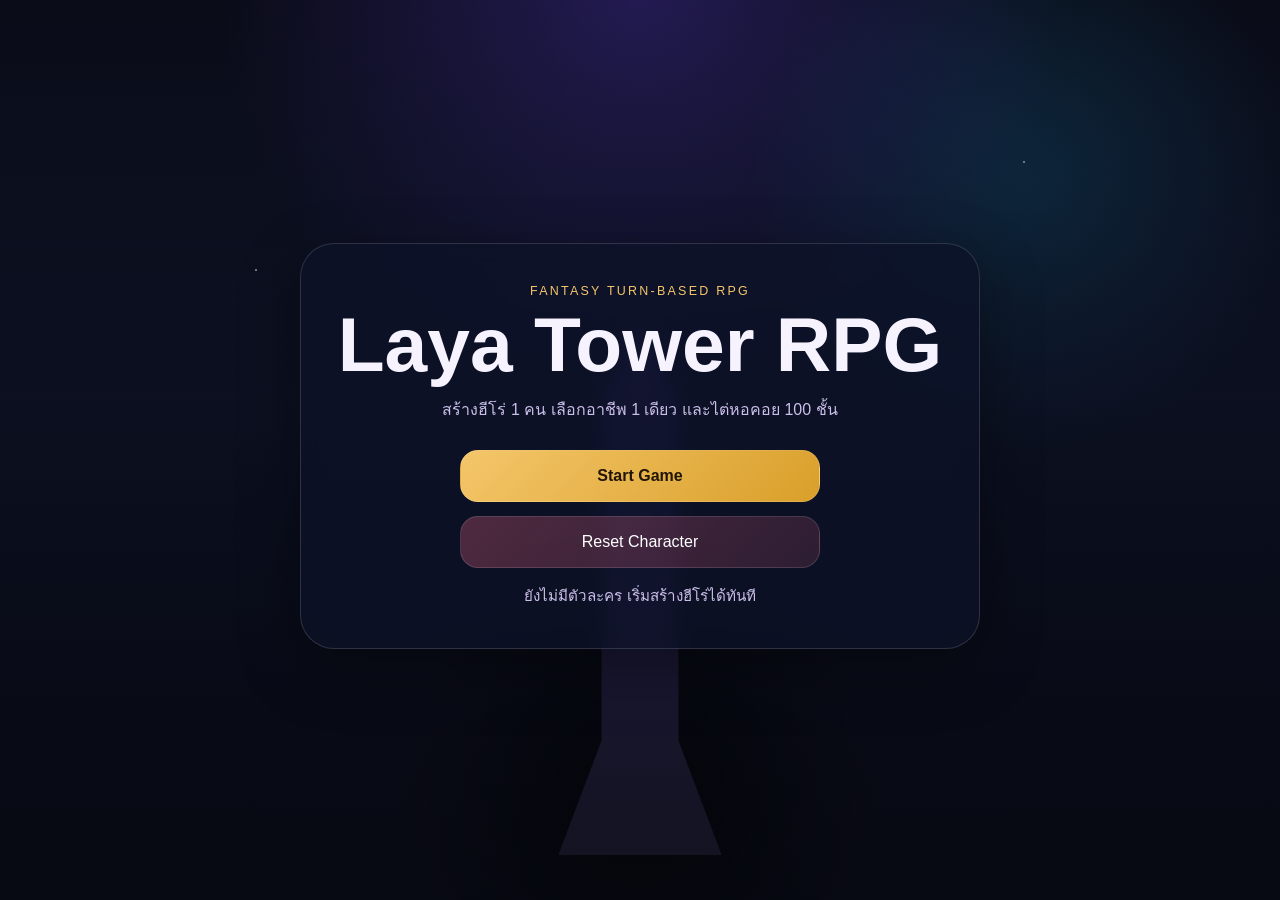
==== battle.html @ 6e4bdc9d "Add files via upload" ====
<!DOCTYPE html>
<html lang="th">
<head>
  <meta charset="UTF-8" />
  <meta name="viewport" content="width=device-width, initial-scale=1.0" />
  <title>Battle - Laya Tower RPG</title>
  <link rel="stylesheet" href="css/style.css" />
</head>
<body class="page page-battle">
  <div class="battle-bg"></div>
  <main class="screen battle-layout">
    <section class="battle-topbar panel glass">
      <div>
        <p class="eyebrow">Battle Scene</p>
        <h2 id="battleFloorTitle">Floor 1</h2>
      </div>
      <div class="battle-links">
        <a class="btn btn-secondary small-btn" href="tower.html">Tower</a>
        <a class="btn btn-secondary small-btn" href="menu.html">Menu</a>
      </div>
    </section>

    <section class="battle-stage">
      <div class="character-side hero-side">
        <div class="unit-card glass">
          <div class="unit-header">
            <h3 id="heroBattleName">Hero</h3>
            <span id="heroElementBadge" class="element-badge">Neutral Lv1</span>
          </div>
          <div id="heroSprite" class="sprite hero-sprite idle"></div>
          <div class="bars">
            <label>HP</label>
            <div class="bar"><div id="heroHpBar" class="fill hp-fill"></div></div>
            <small id="heroHpText"></small>
            <label>MP</label>
            <div class="bar"><div id="heroMpBar" class="fill mp-fill"></div></div>
            <small id="heroMpText"></small>
          </div>
        </div>
      </div>

      <div id="battleCenterText" class="battle-center-text">Turn Based Battle</div>

      <div class="character-side enemy-side">
        <div class="unit-card glass enemy-card">
          <div class="unit-header">
            <h3 id="enemyName">Enemy</h3>
            <span id="enemyElementBadge" class="element-badge">Neutral Lv1</span>
          </div>
          <div id="enemySprite" class="sprite enemy-sprite idle"></div>
          <div class="bars">
            <label>HP</label>
            <div class="bar"><div id="enemyHpBar" class="fill hp-fill"></div></div>
            <small id="enemyHpText"></small>
          </div>
        </div>
      </div>
    </section>

    <section class="battle-ui">
      <div class="panel glass command-panel">
        <p class="eyebrow">Commands</p>
        <div class="command-grid">
          <button class="btn btn-primary" id="attackBtn" type="button">Attack</button>
          <button class="btn btn-secondary" id="skillBtn" type="button">Skill</button>
          <button class="btn btn-secondary" id="defendBtn" type="button">Defend</button>
          <button class="btn btn-secondary" id="itemBtn" type="button">Potion</button>
        </div>
        <div id="skillPanel" class="skill-panel hidden"></div>
      </div>

      <div class="panel glass log-panel">
        <p class="eyebrow">Battle Log</p>
        <div id="battleLog" class="battle-log"></div>
      </div>
    </section>
  </main>

  <script src="js/player.js"></script>
  <script src="js/element-table-roc.js"></script>
  <script src="js/battle.js"></script>
  <script src="js/game.js"></script>
  <script>
    window.LayaGame.initBattlePage();
  </script>
</body>
</html>
---- css/style.css ----
:root {
  --bg-deep: #0f1021;
  --bg-mid: #1b1d38;
  --panel: rgba(13, 18, 41, 0.72);
  --stroke: rgba(255, 255, 255, 0.14);
  --text: #f6f3ff;
  --muted: #cbbfea;
  --gold: #f4c66a;
  --gold-2: #d99f2a;
  --accent: #8d7dff;
  --accent-2: #55d4ff;
  --danger: #ff6f8b;
  --success: #67f3b5;
  --hp: linear-gradient(90deg, #ff7d8f, #ffb06e);
  --mp: linear-gradient(90deg, #67b1ff, #9d7dff);
  --shadow: 0 20px 60px rgba(0, 0, 0, 0.35);
}

* { box-sizing: border-box; }
html, body { margin: 0; min-height: 100%; font-family: "Segoe UI", Tahoma, sans-serif; color: var(--text); background: #080910; }
body { overflow-x: hidden; }
a { color: inherit; text-decoration: none; }
button, input { font: inherit; }

.page { position: relative; min-height: 100vh; background:
  radial-gradient(circle at top, rgba(110, 71, 255, 0.28), transparent 38%),
  radial-gradient(circle at 80% 20%, rgba(27, 191, 255, 0.18), transparent 22%),
  linear-gradient(180deg, #0a0c18 0%, #10162d 45%, #0b1020 100%);
}

.screen { position: relative; z-index: 1; width: min(1200px, calc(100% - 32px)); margin: 0 auto; padding: 32px 0 40px; }

.glass {
  background: var(--panel);
  border: 1px solid var(--stroke);
  box-shadow: var(--shadow);
  backdrop-filter: blur(10px);
}

.panel {
  border-radius: 28px;
  padding: 24px;
}

.eyebrow {
  margin: 0 0 8px;
  letter-spacing: 0.18em;
  text-transform: uppercase;
  color: var(--gold);
  font-size: 0.78rem;
}

h1, h2, h3, p { margin-top: 0; }
h1 { font-size: clamp(2.5rem, 6vw, 4.8rem); line-height: 1; margin-bottom: 14px; }
h2 { font-size: clamp(1.8rem, 4vw, 2.5rem); margin-bottom: 12px; }
h3 { font-size: 1.15rem; margin-bottom: 10px; }

.subtitle, .small-note, .class-role { color: var(--muted); }
.small-note { min-height: 24px; font-size: 0.95rem; }
.class-role { font-size: 1rem; }

.center-screen {
  display: grid;
  place-items: center;
  min-height: 100vh;
}

.title-panel {
  width: min(680px, 100%);
  text-align: center;
  padding: 40px 30px;
  border-radius: 34px;
}

.button-stack {
  display: grid;
  gap: 14px;
  width: min(360px, 100%);
  margin: 28px auto 16px;
}

.btn {
  display: inline-flex;
  align-items: center;
  justify-content: center;
  min-height: 52px;
  border-radius: 18px;
  border: 1px solid rgba(255,255,255,0.12);
  padding: 0 18px;
  cursor: pointer;
  transition: transform .15s ease, box-shadow .15s ease, opacity .15s ease;
}

.btn:hover { transform: translateY(-2px); box-shadow: 0 10px 25px rgba(0,0,0,.22); }
.btn:disabled { opacity: .45; cursor: not-allowed; transform: none; }

.btn-primary {
  background: linear-gradient(135deg, var(--gold), var(--gold-2));
  color: #201507;
  font-weight: 800;
}

.btn-secondary {
  background: linear-gradient(135deg, rgba(141,125,255,.35), rgba(85,212,255,.18));
  color: #fff;
}

.btn-danger {
  background: linear-gradient(135deg, rgba(255,111,139,.28), rgba(255,111,139,.14));
  color: #fff;
}

.small-btn { min-height: 40px; padding: 0 14px; border-radius: 14px; }

.sky, .stars, .tower-silhouette, .aurora, .menu-bg, .tower-map-bg, .battle-bg {
  position: absolute; inset: 0; pointer-events: none;
}

.stars {
  background-image:
    radial-gradient(circle at 20% 30%, rgba(255,255,255,.8) 0 1px, transparent 1.5px),
    radial-gradient(circle at 80% 18%, rgba(255,255,255,.6) 0 1.2px, transparent 1.6px),
    radial-gradient(circle at 65% 50%, rgba(255,255,255,.45) 0 1px, transparent 1.4px),
    radial-gradient(circle at 35% 70%, rgba(255,255,255,.4) 0 1px, transparent 1.4px);
  opacity: .85;
}
.tower-silhouette {
  background:
    radial-gradient(circle at 50% 88%, rgba(0,0,0,.55), transparent 24%),
    linear-gradient(to top, rgba(7,9,18,.95), rgba(7,9,18,.1));
}
.tower-silhouette::after {
  content: "";
  position: absolute;
  left: 50%; bottom: 5%;
  width: min(240px, 30vw); height: min(520px, 60vh);
  transform: translateX(-50%);
  background:
    linear-gradient(to top, rgba(20,20,35,.96), rgba(35,28,74,.95));
  clip-path: polygon(44% 0, 56% 0, 60% 8%, 66% 12%, 66% 78%, 84% 100%, 16% 100%, 34% 78%, 34% 12%, 40% 8%);
  box-shadow: 0 0 80px rgba(145,119,255,.2);
}

.create-layout {
  display: grid;
  grid-template-columns: 1.6fr 1fr;
  gap: 20px;
  align-items: start;
  min-height: 100vh;
}
.create-panel, .preview-panel { min-height: 82vh; }

.form-label { display: block; margin-bottom: 10px; font-weight: 700; }
.text-input {
  width: 100%;
  min-height: 52px;
  border-radius: 16px;
  border: 1px solid var(--stroke);
  background: rgba(255,255,255,.06);
  color: var(--text);
  padding: 0 16px;
  margin-bottom: 20px;
}

.class-grid {
  display: grid;
  grid-template-columns: repeat(2, minmax(0,1fr));
  gap: 14px;
}

.class-card {
  border-radius: 22px;
  border: 1px solid rgba(255,255,255,.08);
  padding: 16px;
  background: linear-gradient(180deg, rgba(255,255,255,.06), rgba(255,255,255,.03));
  display: grid;
  grid-template-columns: 76px 1fr;
  gap: 14px;
  cursor: pointer;
  transition: transform .15s ease, border-color .15s ease, box-shadow .15s ease;
}

.class-card:hover, .class-card.selected {
  transform: translateY(-2px);
  border-color: rgba(244,198,106,.72);
  box-shadow: 0 14px 30px rgba(0,0,0,.25);
}

.class-card h3 { margin-bottom: 4px; }
.class-card p { margin: 4px 0; font-size: .92rem; color: var(--muted); }
.class-tags { display: flex; flex-wrap: wrap; gap: 6px; margin-top: 8px; }
.tag {
  font-size: .74rem;
  padding: 5px 8px;
  border-radius: 999px;
  background: rgba(255,255,255,.08);
}

.hero-avatar {
  width: 76px; height: 92px;
  border-radius: 20px;
  border: 1px solid rgba(255,255,255,.1);
  position: relative;
  overflow: hidden;
  background:
    radial-gradient(circle at 50% 12%, rgba(255,255,255,.8) 0 8%, transparent 9%),
    linear-gradient(180deg, rgba(255,255,255,.18), transparent 35%),
    radial-gradient(circle at 50% 130%, var(--avatar-color, #7b72ff), rgba(0,0,0,.18) 54%, rgba(0,0,0,.35) 90%);
}

.hero-avatar::before {
  content: "";
  position: absolute; left: 50%; top: 18%;
  width: 34px; height: 34px;
  background: #ffe9cf;
  border-radius: 50%;
  transform: translateX(-50%);
  box-shadow: inset 0 -3px 0 rgba(0,0,0,.08);
}
.hero-avatar::after {
  content: "";
  position: absolute; left: 50%; top: 44%;
  width: 50px; height: 44px;
  transform: translateX(-50%);
  background: var(--avatar-cloak, linear-gradient(180deg,#695bff,#382f7a));
  border-radius: 18px 18px 12px 12px;
}

.large-avatar { width: 150px; height: 180px; margin: 10px 0 16px; }
.preview-panel { text-align: center; }
.preview-panel .large-avatar { margin-inline: auto; }

.stats-box {
  display: grid;
  grid-template-columns: repeat(2, minmax(0,1fr));
  gap: 10px;
  margin: 18px 0;
}
.stats-box.compact { grid-template-columns: 1fr; }
.stats-box > div {
  background: rgba(255,255,255,.05);
  border-radius: 18px;
  padding: 12px 14px;
}
.stats-box span {
  display: block;
  font-size: .78rem;
  letter-spacing: .08em;
  color: var(--muted);
  text-transform: uppercase;
}
.stats-box strong {
  display: block;
  font-size: 1.2rem;
  margin-top: 6px;
}

.skill-box {
  text-align: left;
  background: rgba(255,255,255,.04);
  border-radius: 20px;
  padding: 16px;
}
.skill-box ul { margin: 0; padding-left: 18px; color: var(--muted); }
.skill-title { font-weight: 700; color: var(--text); margin-bottom: 8px; }
.create-actions { display: flex; gap: 12px; margin-top: 20px; flex-wrap: wrap; }

.menu-layout, .tower-layout {
  display: grid;
  grid-template-columns: 1fr 1.2fr;
  gap: 20px;
  min-height: 100vh;
  align-items: center;
}
.menu-actions {
  display: grid;
  grid-template-columns: repeat(2, minmax(0,1fr));
  gap: 16px;
}
.hero-summary-top { display: flex; gap: 16px; align-items: center; }

.menu-card {
  min-height: 150px;
  border-radius: 26px;
  padding: 22px;
  background: linear-gradient(180deg, rgba(255,255,255,.07), rgba(255,255,255,.03));
  border: 1px solid rgba(255,255,255,.08);
  display: flex;
  flex-direction: column;
  justify-content: space-between;
}
.menu-card strong { font-size: 1.15rem; }
.menu-card small { color: var(--muted); font-size: .94rem; }
.menu-icon { font-size: 2rem; }
.menu-message { grid-column: 1 / -1; margin: 0; }

.floor-panel { min-height: 82vh; }
.floor-grid {
  display: grid;
  grid-template-columns: repeat(5, minmax(0,1fr));
  gap: 12px;
}
.floor-btn {
  min-height: 76px;
  border-radius: 18px;
  border: 1px solid rgba(255,255,255,.08);
  background: rgba(255,255,255,.04);
  color: white;
  cursor: pointer;
  display: grid;
  place-items: center;
  font-weight: 700;
}
.floor-btn.locked { opacity: .35; cursor: not-allowed; }
.floor-btn.normal { box-shadow: inset 0 0 0 1px rgba(111,227,181,.16); }
.floor-btn.mini { background: linear-gradient(180deg, rgba(123,114,255,.26), rgba(255,255,255,.04)); }
.floor-btn.boss { background: linear-gradient(180deg, rgba(244,198,106,.36), rgba(255,255,255,.04)); color: #fff7e2; }

.legend { display: grid; gap: 10px; margin: 18px 0; color: var(--muted); }
.pill {
  display: inline-flex;
  min-width: 84px;
  justify-content: center;
  border-radius: 999px;
  padding: 5px 10px;
  font-size: .82rem;
}
.pill.normal { background: rgba(103,243,181,.16); color: #bfffe3; }
.pill.mini { background: rgba(141,125,255,.2); color: #ddd4ff; }
.pill.boss { background: rgba(244,198,106,.22); color: #ffeab4; }

.battle-layout { padding-top: 20px; padding-bottom: 20px; }
.battle-topbar {
  display: flex;
  align-items: center;
  justify-content: space-between;
  margin-bottom: 18px;
}
.battle-links { display: flex; gap: 10px; }

.battle-stage {
  min-height: 420px;
  display: grid;
  grid-template-columns: 1fr auto 1fr;
  align-items: end;
  gap: 14px;
  position: relative;
}
.battle-stage::before {
  content: "";
  position: absolute;
  left: 0; right: 0; bottom: 8%;
  height: 32%;
  background: radial-gradient(circle at center, rgba(91,233,175,.18), transparent 46%);
  filter: blur(12px);
}
.character-side { display: flex; justify-content: center; position: relative; z-index: 1; }
.unit-card { width: min(420px, 100%); border-radius: 28px; padding: 20px; }
.unit-header { display: flex; justify-content: space-between; align-items: center; gap: 10px; }
.element-badge {
  background: rgba(255,255,255,.08);
  border-radius: 999px;
  padding: 6px 10px;
  font-size: .8rem;
  color: var(--muted);
}
.enemy-card { text-align: right; }

.sprite {
  width: 180px; height: 200px;
  margin: 16px auto;
  position: relative;
  transition: transform .25s ease;
  filter: drop-shadow(0 18px 35px rgba(0,0,0,.35));
}
.hero-sprite::before, .enemy-sprite::before {
  content: "";
  position: absolute; left: 50%; top: 12%;
  width: 74px; height: 74px;
  border-radius: 50%;
  background: #ffe9cf;
  transform: translateX(-50%);
}
.hero-sprite::after, .enemy-sprite::after {
  content: "";
  position: absolute; left: 50%; top: 42%;
  width: 116px; height: 98px;
  border-radius: 34px 34px 24px 24px;
  transform: translateX(-50%);
}
.hero-sprite { --sprite-body: linear-gradient(180deg, #7768ff, #342b76); }
.enemy-sprite { --sprite-body: linear-gradient(180deg, #ff7f90, #76283f); }
.hero-sprite::after, .enemy-sprite::after { background: var(--sprite-body); }

.enemy-sprite { transform: scaleX(-1); }

.idle { animation: floaty 2.2s ease-in-out infinite; }
@keyframes floaty {
  0%,100% { transform: translateY(0); }
  50% { transform: translateY(-10px); }
}
.attack-lunge.hero-sprite { transform: translateX(28px) scale(1.02); }
.attack-lunge.enemy-sprite { transform: scaleX(-1) translateX(28px) scale(1.02); }
.hit-shake { animation: shake .35s linear; }
@keyframes shake {
  0%,100% { transform: translateX(0); }
  25% { transform: translateX(-10px); }
  50% { transform: translateX(8px); }
  75% { transform: translateX(-6px); }
}

.damage-popup {
  position: absolute;
  top: 18%;
  left: 50%;
  transform: translateX(-50%);
  font-size: 2rem;
  font-weight: 900;
  color: #fff1b7;
  text-shadow: 0 0 18px rgba(255,204,92,.45);
  animation: rise .95s ease forwards;
  pointer-events: none;
  z-index: 6;
}
.damage-popup.weak { color: #8be1ff; }
.damage-popup.critical { color: #ff9bb4; }
.damage-popup.heal { color: #8effc8; }
@keyframes rise {
  0% { opacity: 0; transform: translate(-50%, 12px) scale(.8); }
  15% { opacity: 1; }
  100% { opacity: 0; transform: translate(-50%, -40px) scale(1.08); }
}

.bars label { display: block; font-size: .76rem; margin: 6px 0; color: var(--muted); }
.bar {
  width: 100%;
  height: 14px;
  background: rgba(255,255,255,.08);
  border-radius: 999px;
  overflow: hidden;
}
.fill {
  height: 100%;
  width: 100%;
  border-radius: inherit;
  transition: width .25s ease;
}
.hp-fill { background: var(--hp); }
.mp-fill { background: var(--mp); }

.battle-center-text {
  align-self: center;
  justify-self: center;
  padding: 12px 18px;
  border-radius: 999px;
  background: rgba(255,255,255,.08);
  color: var(--muted);
  font-weight: 700;
  letter-spacing: .06em;
}

.battle-ui {
  display: grid;
  grid-template-columns: 1fr 1fr;
  gap: 16px;
  margin-top: 18px;
}
.command-grid { display: grid; grid-template-columns: repeat(2, minmax(0,1fr)); gap: 12px; }
.skill-panel {
  margin-top: 14px;
  display: grid;
  gap: 10px;
}
.skill-option {
  width: 100%;
  text-align: left;
  background: rgba(255,255,255,.05);
  color: #fff;
  border: 1px solid rgba(255,255,255,.08);
  padding: 12px 14px;
  border-radius: 16px;
}
.hidden { display: none; }

.battle-log {
  min-height: 180px;
  max-height: 260px;
  overflow-y: auto;
  display: grid;
  gap: 10px;
  padding-right: 6px;
}
.log-line {
  background: rgba(255,255,255,.04);
  border-radius: 14px;
  padding: 10px 12px;
  color: var(--muted);
  font-size: .94rem;
}

@media (max-width: 980px) {
  .create-layout, .menu-layout, .tower-layout, .battle-ui {
    grid-template-columns: 1fr;
  }
  .class-grid, .menu-actions, .floor-grid { grid-template-columns: repeat(2, minmax(0,1fr)); }
  .battle-stage { grid-template-columns: 1fr; min-height: auto; }
  .battle-center-text { margin: 0 auto; }
}

@media (max-width: 640px) {
  .screen { width: min(100% - 20px, 1200px); }
  .panel { padding: 18px; border-radius: 22px; }
  .class-grid, .command-grid, .menu-actions, .floor-grid { grid-template-columns: 1fr; }
  h1 { font-size: 2.4rem; }
}
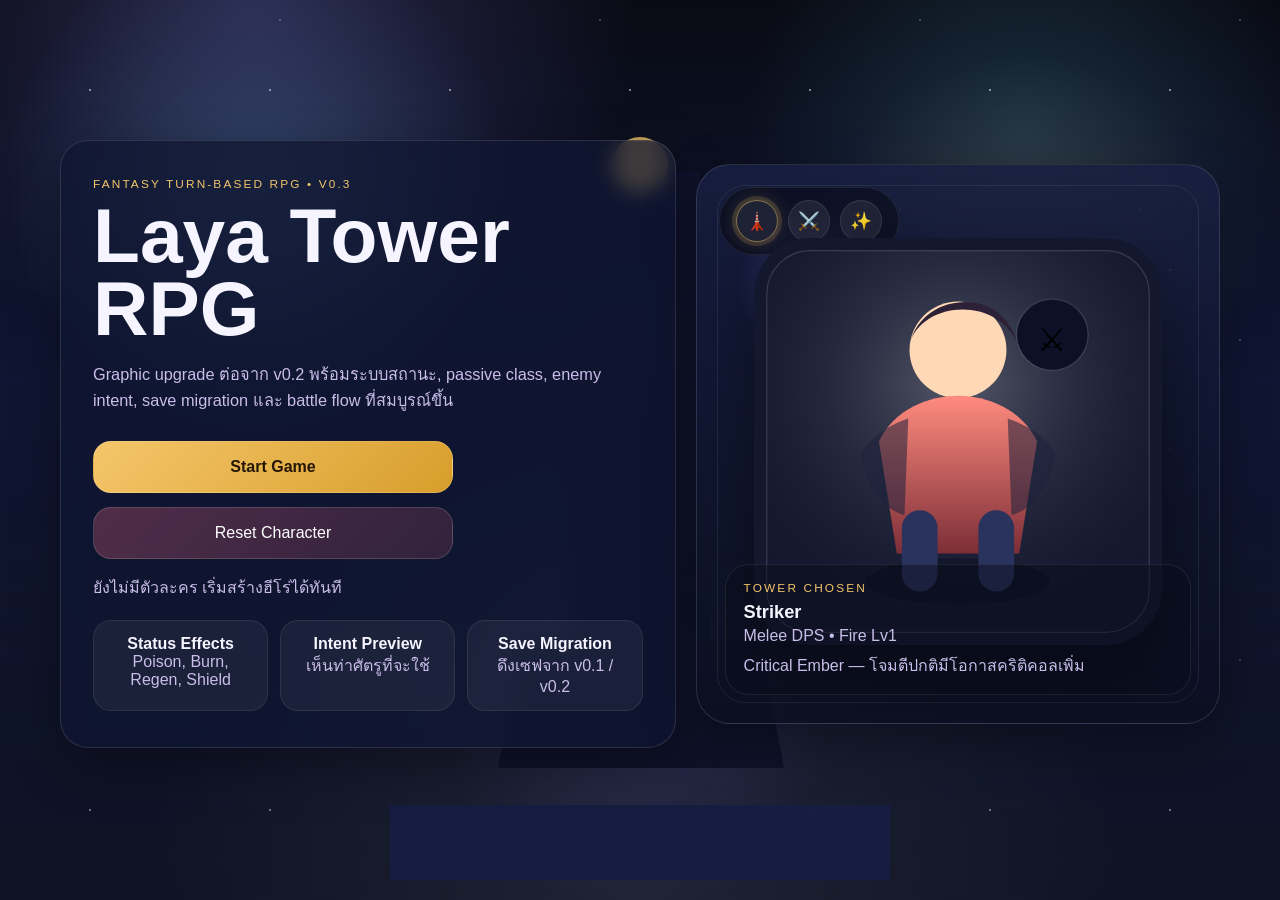
==== commit 49ed6a8f: "Add files via upload" ====
--- a/battle.html
+++ b/battle.html
@@ -1,87 +1 @@
-<!DOCTYPE html>
-<html lang="th">
-<head>
-  <meta charset="UTF-8" />
-  <meta name="viewport" content="width=device-width, initial-scale=1.0" />
-  <title>Battle - Laya Tower RPG</title>
-  <link rel="stylesheet" href="css/style.css" />
-</head>
-<body class="page page-battle">
-  <div class="battle-bg"></div>
-  <main class="screen battle-layout">
-    <section class="battle-topbar panel glass">
-      <div>
-        <p class="eyebrow">Battle Scene</p>
-        <h2 id="battleFloorTitle">Floor 1</h2>
-      </div>
-      <div class="battle-links">
-        <a class="btn btn-secondary small-btn" href="tower.html">Tower</a>
-        <a class="btn btn-secondary small-btn" href="menu.html">Menu</a>
-      </div>
-    </section>
-
-    <section class="battle-stage">
-      <div class="character-side hero-side">
-        <div class="unit-card glass">
-          <div class="unit-header">
-            <h3 id="heroBattleName">Hero</h3>
-            <span id="heroElementBadge" class="element-badge">Neutral Lv1</span>
-          </div>
-          <div id="heroSprite" class="sprite hero-sprite idle"></div>
-          <div class="bars">
-            <label>HP</label>
-            <div class="bar"><div id="heroHpBar" class="fill hp-fill"></div></div>
-            <small id="heroHpText"></small>
-            <label>MP</label>
-            <div class="bar"><div id="heroMpBar" class="fill mp-fill"></div></div>
-            <small id="heroMpText"></small>
-          </div>
-        </div>
-      </div>
-
-      <div id="battleCenterText" class="battle-center-text">Turn Based Battle</div>
-
-      <div class="character-side enemy-side">
-        <div class="unit-card glass enemy-card">
-          <div class="unit-header">
-            <h3 id="enemyName">Enemy</h3>
-            <span id="enemyElementBadge" class="element-badge">Neutral Lv1</span>
-          </div>
-          <div id="enemySprite" class="sprite enemy-sprite idle"></div>
-          <div class="bars">
-            <label>HP</label>
-            <div class="bar"><div id="enemyHpBar" class="fill hp-fill"></div></div>
-            <small id="enemyHpText"></small>
-          </div>
-        </div>
-      </div>
-    </section>
-
-    <section class="battle-ui">
-      <div class="panel glass command-panel">
-        <p class="eyebrow">Commands</p>
-        <div class="command-grid">
-          <button class="btn btn-primary" id="attackBtn" type="button">Attack</button>
-          <button class="btn btn-secondary" id="skillBtn" type="button">Skill</button>
-          <button class="btn btn-secondary" id="defendBtn" type="button">Defend</button>
-          <button class="btn btn-secondary" id="itemBtn" type="button">Potion</button>
-        </div>
-        <div id="skillPanel" class="skill-panel hidden"></div>
-      </div>
-
-      <div class="panel glass log-panel">
-        <p class="eyebrow">Battle Log</p>
-        <div id="battleLog" class="battle-log"></div>
-      </div>
-    </section>
-  </main>
-
-  <script src="js/player.js"></script>
-  <script src="js/element-table-roc.js"></script>
-  <script src="js/battle.js"></script>
-  <script src="js/game.js"></script>
-  <script>
-    window.LayaGame.initBattlePage();
-  </script>
-</body>
-</html>
+<!DOCTYPE html><html lang="th"><head><meta charset="UTF-8"/><meta name="viewport" content="width=device-width, initial-scale=1.0"/><title>Battle - Laya Tower RPG</title><link rel="stylesheet" href="css/style.css"/></head><body class="page page-battle"><div class="battle-bg"></div><div class="battle-particles"></div><div class="battle-overlay"></div><main class="screen battle-layout"><section class="panel battle-topbar"><div><p class="eyebrow">Battle Scene</p><h2 id="battleFloorTitle">Floor 1</h2><p id="enemyTypeLabel" class="small-note"></p></div><div class="battle-links"><a class="btn btn-secondary small-btn" href="tower.html">Tower</a><a class="btn btn-secondary small-btn" href="menu.html">Menu</a></div></section><section class="battle-stage"><div class="timeline"><div id="timelineHero" class="token active">🙂</div><div class="token">→</div><div id="timelineEnemy" class="token">👹</div></div><div id="bossBanner" class="boss-banner hidden">Boss Battle</div><div class="stage-ground"></div><div class="character-side hero-side"><div class="unit-card"><div class="unit-header"><div><h3 id="heroBattleName">Hero</h3><small class="small-note">Preset Chibi Hero</small></div><span id="heroElementBadge" class="element-badge">Neutral Lv1</span></div><div id="heroSpriteWrap" class="stage-unit"><img id="heroSprite" alt="Hero sprite"/></div><div class="status-row" id="heroStatusRow"></div><div class="passive-box" style="margin-bottom:10px"><small class="small-note" id="heroPassiveText"></small></div><div class="bars"><label>HP</label><div class="bar"><div id="heroHpBar" class="fill hp-fill"></div></div><small id="heroHpText"></small><label>MP</label><div class="bar"><div id="heroMpBar" class="fill mp-fill"></div></div><small id="heroMpText"></small></div></div></div><div id="battleCenterText" class="battle-center-text">Your Turn</div><div class="character-side enemy-side"><div class="unit-card"><div class="unit-header"><div><h3 id="enemyName">Enemy</h3><small class="small-note">Tower Encounter</small></div><span id="enemyElementBadge" class="element-badge">Neutral Lv1</span></div><div id="enemySpriteWrap" class="stage-unit"><img id="enemySprite" alt="Enemy sprite"/></div><div class="status-row" id="enemyStatusRow"></div><div class="intent-box"><span class="small-note">Enemy Intent</span><strong id="enemyIntentText">Unknown</strong></div><div class="bars"><label>HP</label><div class="bar"><div id="enemyHpBar" class="fill hp-fill"></div></div><small id="enemyHpText"></small></div></div></div></section><section class="battle-ui"><div class="panel command-panel"><p class="eyebrow">Commands</p><div class="command-grid"><button class="btn btn-primary" id="attackBtn" type="button">Attack</button><button class="btn btn-secondary" id="skillBtn" type="button">Skill</button><button class="btn btn-secondary" id="defendBtn" type="button">Guard</button><button class="btn btn-secondary" id="itemBtn" type="button">Potion</button></div><div id="skillPanel" class="skill-panel hidden"></div><div id="battleSummary" class="victory-box hidden"></div></div><div class="panel log-panel"><p class="eyebrow">Battle Log</p><div id="battleLog" class="battle-log"></div></div></section></main><script src="js/player.js"></script><script src="js/element-table-roc.js"></script><script src="js/battle.js"></script><script src="js/game.js"></script><script>window.LayaGame.initBattlePage();</script></body></html>
--- a/css/style.css
+++ b/css/style.css
@@ -1,516 +1,16 @@
 
-:root {
-  --bg-deep: #0f1021;
-  --bg-mid: #1b1d38;
-  --panel: rgba(13, 18, 41, 0.72);
-  --stroke: rgba(255, 255, 255, 0.14);
-  --text: #f6f3ff;
-  --muted: #cbbfea;
-  --gold: #f4c66a;
-  --gold-2: #d99f2a;
-  --accent: #8d7dff;
-  --accent-2: #55d4ff;
-  --danger: #ff6f8b;
-  --success: #67f3b5;
-  --hp: linear-gradient(90deg, #ff7d8f, #ffb06e);
-  --mp: linear-gradient(90deg, #67b1ff, #9d7dff);
-  --shadow: 0 20px 60px rgba(0, 0, 0, 0.35);
-}
-
-* { box-sizing: border-box; }
-html, body { margin: 0; min-height: 100%; font-family: "Segoe UI", Tahoma, sans-serif; color: var(--text); background: #080910; }
-body { overflow-x: hidden; }
-a { color: inherit; text-decoration: none; }
-button, input { font: inherit; }
-
-.page { position: relative; min-height: 100vh; background:
-  radial-gradient(circle at top, rgba(110, 71, 255, 0.28), transparent 38%),
-  radial-gradient(circle at 80% 20%, rgba(27, 191, 255, 0.18), transparent 22%),
-  linear-gradient(180deg, #0a0c18 0%, #10162d 45%, #0b1020 100%);
-}
-
-.screen { position: relative; z-index: 1; width: min(1200px, calc(100% - 32px)); margin: 0 auto; padding: 32px 0 40px; }
-
-.glass {
-  background: var(--panel);
-  border: 1px solid var(--stroke);
-  box-shadow: var(--shadow);
-  backdrop-filter: blur(10px);
-}
-
-.panel {
-  border-radius: 28px;
-  padding: 24px;
-}
-
-.eyebrow {
-  margin: 0 0 8px;
-  letter-spacing: 0.18em;
-  text-transform: uppercase;
-  color: var(--gold);
-  font-size: 0.78rem;
-}
-
-h1, h2, h3, p { margin-top: 0; }
-h1 { font-size: clamp(2.5rem, 6vw, 4.8rem); line-height: 1; margin-bottom: 14px; }
-h2 { font-size: clamp(1.8rem, 4vw, 2.5rem); margin-bottom: 12px; }
-h3 { font-size: 1.15rem; margin-bottom: 10px; }
-
-.subtitle, .small-note, .class-role { color: var(--muted); }
-.small-note { min-height: 24px; font-size: 0.95rem; }
-.class-role { font-size: 1rem; }
-
-.center-screen {
-  display: grid;
-  place-items: center;
-  min-height: 100vh;
-}
-
-.title-panel {
-  width: min(680px, 100%);
-  text-align: center;
-  padding: 40px 30px;
-  border-radius: 34px;
-}
-
-.button-stack {
-  display: grid;
-  gap: 14px;
-  width: min(360px, 100%);
-  margin: 28px auto 16px;
-}
-
-.btn {
-  display: inline-flex;
-  align-items: center;
-  justify-content: center;
-  min-height: 52px;
-  border-radius: 18px;
-  border: 1px solid rgba(255,255,255,0.12);
-  padding: 0 18px;
-  cursor: pointer;
-  transition: transform .15s ease, box-shadow .15s ease, opacity .15s ease;
-}
-
-.btn:hover { transform: translateY(-2px); box-shadow: 0 10px 25px rgba(0,0,0,.22); }
-.btn:disabled { opacity: .45; cursor: not-allowed; transform: none; }
-
-.btn-primary {
-  background: linear-gradient(135deg, var(--gold), var(--gold-2));
-  color: #201507;
-  font-weight: 800;
-}
-
-.btn-secondary {
-  background: linear-gradient(135deg, rgba(141,125,255,.35), rgba(85,212,255,.18));
-  color: #fff;
-}
-
-.btn-danger {
-  background: linear-gradient(135deg, rgba(255,111,139,.28), rgba(255,111,139,.14));
-  color: #fff;
-}
-
-.small-btn { min-height: 40px; padding: 0 14px; border-radius: 14px; }
-
-.sky, .stars, .tower-silhouette, .aurora, .menu-bg, .tower-map-bg, .battle-bg {
-  position: absolute; inset: 0; pointer-events: none;
-}
-
-.stars {
-  background-image:
-    radial-gradient(circle at 20% 30%, rgba(255,255,255,.8) 0 1px, transparent 1.5px),
-    radial-gradient(circle at 80% 18%, rgba(255,255,255,.6) 0 1.2px, transparent 1.6px),
-    radial-gradient(circle at 65% 50%, rgba(255,255,255,.45) 0 1px, transparent 1.4px),
-    radial-gradient(circle at 35% 70%, rgba(255,255,255,.4) 0 1px, transparent 1.4px);
-  opacity: .85;
-}
-.tower-silhouette {
-  background:
-    radial-gradient(circle at 50% 88%, rgba(0,0,0,.55), transparent 24%),
-    linear-gradient(to top, rgba(7,9,18,.95), rgba(7,9,18,.1));
-}
-.tower-silhouette::after {
-  content: "";
-  position: absolute;
-  left: 50%; bottom: 5%;
-  width: min(240px, 30vw); height: min(520px, 60vh);
-  transform: translateX(-50%);
-  background:
-    linear-gradient(to top, rgba(20,20,35,.96), rgba(35,28,74,.95));
-  clip-path: polygon(44% 0, 56% 0, 60% 8%, 66% 12%, 66% 78%, 84% 100%, 16% 100%, 34% 78%, 34% 12%, 40% 8%);
-  box-shadow: 0 0 80px rgba(145,119,255,.2);
-}
-
-.create-layout {
-  display: grid;
-  grid-template-columns: 1.6fr 1fr;
-  gap: 20px;
-  align-items: start;
-  min-height: 100vh;
-}
-.create-panel, .preview-panel { min-height: 82vh; }
-
-.form-label { display: block; margin-bottom: 10px; font-weight: 700; }
-.text-input {
-  width: 100%;
-  min-height: 52px;
-  border-radius: 16px;
-  border: 1px solid var(--stroke);
-  background: rgba(255,255,255,.06);
-  color: var(--text);
-  padding: 0 16px;
-  margin-bottom: 20px;
-}
-
-.class-grid {
-  display: grid;
-  grid-template-columns: repeat(2, minmax(0,1fr));
-  gap: 14px;
-}
-
-.class-card {
-  border-radius: 22px;
-  border: 1px solid rgba(255,255,255,.08);
-  padding: 16px;
-  background: linear-gradient(180deg, rgba(255,255,255,.06), rgba(255,255,255,.03));
-  display: grid;
-  grid-template-columns: 76px 1fr;
-  gap: 14px;
-  cursor: pointer;
-  transition: transform .15s ease, border-color .15s ease, box-shadow .15s ease;
-}
-
-.class-card:hover, .class-card.selected {
-  transform: translateY(-2px);
-  border-color: rgba(244,198,106,.72);
-  box-shadow: 0 14px 30px rgba(0,0,0,.25);
-}
-
-.class-card h3 { margin-bottom: 4px; }
-.class-card p { margin: 4px 0; font-size: .92rem; color: var(--muted); }
-.class-tags { display: flex; flex-wrap: wrap; gap: 6px; margin-top: 8px; }
-.tag {
-  font-size: .74rem;
-  padding: 5px 8px;
-  border-radius: 999px;
-  background: rgba(255,255,255,.08);
-}
-
-.hero-avatar {
-  width: 76px; height: 92px;
-  border-radius: 20px;
-  border: 1px solid rgba(255,255,255,.1);
-  position: relative;
-  overflow: hidden;
-  background:
-    radial-gradient(circle at 50% 12%, rgba(255,255,255,.8) 0 8%, transparent 9%),
-    linear-gradient(180deg, rgba(255,255,255,.18), transparent 35%),
-    radial-gradient(circle at 50% 130%, var(--avatar-color, #7b72ff), rgba(0,0,0,.18) 54%, rgba(0,0,0,.35) 90%);
-}
-
-.hero-avatar::before {
-  content: "";
-  position: absolute; left: 50%; top: 18%;
-  width: 34px; height: 34px;
-  background: #ffe9cf;
-  border-radius: 50%;
-  transform: translateX(-50%);
-  box-shadow: inset 0 -3px 0 rgba(0,0,0,.08);
-}
-.hero-avatar::after {
-  content: "";
-  position: absolute; left: 50%; top: 44%;
-  width: 50px; height: 44px;
-  transform: translateX(-50%);
-  background: var(--avatar-cloak, linear-gradient(180deg,#695bff,#382f7a));
-  border-radius: 18px 18px 12px 12px;
-}
-
-.large-avatar { width: 150px; height: 180px; margin: 10px 0 16px; }
-.preview-panel { text-align: center; }
-.preview-panel .large-avatar { margin-inline: auto; }
-
-.stats-box {
-  display: grid;
-  grid-template-columns: repeat(2, minmax(0,1fr));
-  gap: 10px;
-  margin: 18px 0;
-}
-.stats-box.compact { grid-template-columns: 1fr; }
-.stats-box > div {
-  background: rgba(255,255,255,.05);
-  border-radius: 18px;
-  padding: 12px 14px;
-}
-.stats-box span {
-  display: block;
-  font-size: .78rem;
-  letter-spacing: .08em;
-  color: var(--muted);
-  text-transform: uppercase;
-}
-.stats-box strong {
-  display: block;
-  font-size: 1.2rem;
-  margin-top: 6px;
-}
-
-.skill-box {
-  text-align: left;
-  background: rgba(255,255,255,.04);
-  border-radius: 20px;
-  padding: 16px;
-}
-.skill-box ul { margin: 0; padding-left: 18px; color: var(--muted); }
-.skill-title { font-weight: 700; color: var(--text); margin-bottom: 8px; }
-.create-actions { display: flex; gap: 12px; margin-top: 20px; flex-wrap: wrap; }
-
-.menu-layout, .tower-layout {
-  display: grid;
-  grid-template-columns: 1fr 1.2fr;
-  gap: 20px;
-  min-height: 100vh;
-  align-items: center;
-}
-.menu-actions {
-  display: grid;
-  grid-template-columns: repeat(2, minmax(0,1fr));
-  gap: 16px;
-}
-.hero-summary-top { display: flex; gap: 16px; align-items: center; }
-
-.menu-card {
-  min-height: 150px;
-  border-radius: 26px;
-  padding: 22px;
-  background: linear-gradient(180deg, rgba(255,255,255,.07), rgba(255,255,255,.03));
-  border: 1px solid rgba(255,255,255,.08);
-  display: flex;
-  flex-direction: column;
-  justify-content: space-between;
-}
-.menu-card strong { font-size: 1.15rem; }
-.menu-card small { color: var(--muted); font-size: .94rem; }
-.menu-icon { font-size: 2rem; }
-.menu-message { grid-column: 1 / -1; margin: 0; }
-
-.floor-panel { min-height: 82vh; }
-.floor-grid {
-  display: grid;
-  grid-template-columns: repeat(5, minmax(0,1fr));
-  gap: 12px;
-}
-.floor-btn {
-  min-height: 76px;
-  border-radius: 18px;
-  border: 1px solid rgba(255,255,255,.08);
-  background: rgba(255,255,255,.04);
-  color: white;
-  cursor: pointer;
-  display: grid;
-  place-items: center;
-  font-weight: 700;
-}
-.floor-btn.locked { opacity: .35; cursor: not-allowed; }
-.floor-btn.normal { box-shadow: inset 0 0 0 1px rgba(111,227,181,.16); }
-.floor-btn.mini { background: linear-gradient(180deg, rgba(123,114,255,.26), rgba(255,255,255,.04)); }
-.floor-btn.boss { background: linear-gradient(180deg, rgba(244,198,106,.36), rgba(255,255,255,.04)); color: #fff7e2; }
-
-.legend { display: grid; gap: 10px; margin: 18px 0; color: var(--muted); }
-.pill {
-  display: inline-flex;
-  min-width: 84px;
-  justify-content: center;
-  border-radius: 999px;
-  padding: 5px 10px;
-  font-size: .82rem;
-}
-.pill.normal { background: rgba(103,243,181,.16); color: #bfffe3; }
-.pill.mini { background: rgba(141,125,255,.2); color: #ddd4ff; }
-.pill.boss { background: rgba(244,198,106,.22); color: #ffeab4; }
-
-.battle-layout { padding-top: 20px; padding-bottom: 20px; }
-.battle-topbar {
-  display: flex;
-  align-items: center;
-  justify-content: space-between;
-  margin-bottom: 18px;
-}
-.battle-links { display: flex; gap: 10px; }
-
-.battle-stage {
-  min-height: 420px;
-  display: grid;
-  grid-template-columns: 1fr auto 1fr;
-  align-items: end;
-  gap: 14px;
-  position: relative;
-}
-.battle-stage::before {
-  content: "";
-  position: absolute;
-  left: 0; right: 0; bottom: 8%;
-  height: 32%;
-  background: radial-gradient(circle at center, rgba(91,233,175,.18), transparent 46%);
-  filter: blur(12px);
-}
-.character-side { display: flex; justify-content: center; position: relative; z-index: 1; }
-.unit-card { width: min(420px, 100%); border-radius: 28px; padding: 20px; }
-.unit-header { display: flex; justify-content: space-between; align-items: center; gap: 10px; }
-.element-badge {
-  background: rgba(255,255,255,.08);
-  border-radius: 999px;
-  padding: 6px 10px;
-  font-size: .8rem;
-  color: var(--muted);
-}
-.enemy-card { text-align: right; }
-
-.sprite {
-  width: 180px; height: 200px;
-  margin: 16px auto;
-  position: relative;
-  transition: transform .25s ease;
-  filter: drop-shadow(0 18px 35px rgba(0,0,0,.35));
-}
-.hero-sprite::before, .enemy-sprite::before {
-  content: "";
-  position: absolute; left: 50%; top: 12%;
-  width: 74px; height: 74px;
-  border-radius: 50%;
-  background: #ffe9cf;
-  transform: translateX(-50%);
-}
-.hero-sprite::after, .enemy-sprite::after {
-  content: "";
-  position: absolute; left: 50%; top: 42%;
-  width: 116px; height: 98px;
-  border-radius: 34px 34px 24px 24px;
-  transform: translateX(-50%);
-}
-.hero-sprite { --sprite-body: linear-gradient(180deg, #7768ff, #342b76); }
-.enemy-sprite { --sprite-body: linear-gradient(180deg, #ff7f90, #76283f); }
-.hero-sprite::after, .enemy-sprite::after { background: var(--sprite-body); }
-
-.enemy-sprite { transform: scaleX(-1); }
-
-.idle { animation: floaty 2.2s ease-in-out infinite; }
-@keyframes floaty {
-  0%,100% { transform: translateY(0); }
-  50% { transform: translateY(-10px); }
-}
-.attack-lunge.hero-sprite { transform: translateX(28px) scale(1.02); }
-.attack-lunge.enemy-sprite { transform: scaleX(-1) translateX(28px) scale(1.02); }
-.hit-shake { animation: shake .35s linear; }
-@keyframes shake {
-  0%,100% { transform: translateX(0); }
-  25% { transform: translateX(-10px); }
-  50% { transform: translateX(8px); }
-  75% { transform: translateX(-6px); }
-}
-
-.damage-popup {
-  position: absolute;
-  top: 18%;
-  left: 50%;
-  transform: translateX(-50%);
-  font-size: 2rem;
-  font-weight: 900;
-  color: #fff1b7;
-  text-shadow: 0 0 18px rgba(255,204,92,.45);
-  animation: rise .95s ease forwards;
-  pointer-events: none;
-  z-index: 6;
-}
-.damage-popup.weak { color: #8be1ff; }
-.damage-popup.critical { color: #ff9bb4; }
-.damage-popup.heal { color: #8effc8; }
-@keyframes rise {
-  0% { opacity: 0; transform: translate(-50%, 12px) scale(.8); }
-  15% { opacity: 1; }
-  100% { opacity: 0; transform: translate(-50%, -40px) scale(1.08); }
-}
-
-.bars label { display: block; font-size: .76rem; margin: 6px 0; color: var(--muted); }
-.bar {
-  width: 100%;
-  height: 14px;
-  background: rgba(255,255,255,.08);
-  border-radius: 999px;
-  overflow: hidden;
-}
-.fill {
-  height: 100%;
-  width: 100%;
-  border-radius: inherit;
-  transition: width .25s ease;
-}
-.hp-fill { background: var(--hp); }
-.mp-fill { background: var(--mp); }
-
-.battle-center-text {
-  align-self: center;
-  justify-self: center;
-  padding: 12px 18px;
-  border-radius: 999px;
-  background: rgba(255,255,255,.08);
-  color: var(--muted);
-  font-weight: 700;
-  letter-spacing: .06em;
-}
-
-.battle-ui {
-  display: grid;
-  grid-template-columns: 1fr 1fr;
-  gap: 16px;
-  margin-top: 18px;
-}
-.command-grid { display: grid; grid-template-columns: repeat(2, minmax(0,1fr)); gap: 12px; }
-.skill-panel {
-  margin-top: 14px;
-  display: grid;
-  gap: 10px;
-}
-.skill-option {
-  width: 100%;
-  text-align: left;
-  background: rgba(255,255,255,.05);
-  color: #fff;
-  border: 1px solid rgba(255,255,255,.08);
-  padding: 12px 14px;
-  border-radius: 16px;
-}
-.hidden { display: none; }
-
-.battle-log {
-  min-height: 180px;
-  max-height: 260px;
-  overflow-y: auto;
-  display: grid;
-  gap: 10px;
-  padding-right: 6px;
-}
-.log-line {
-  background: rgba(255,255,255,.04);
-  border-radius: 14px;
-  padding: 10px 12px;
-  color: var(--muted);
-  font-size: .94rem;
-}
-
-@media (max-width: 980px) {
-  .create-layout, .menu-layout, .tower-layout, .battle-ui {
-    grid-template-columns: 1fr;
-  }
-  .class-grid, .menu-actions, .floor-grid { grid-template-columns: repeat(2, minmax(0,1fr)); }
-  .battle-stage { grid-template-columns: 1fr; min-height: auto; }
-  .battle-center-text { margin: 0 auto; }
-}
-
-@media (max-width: 640px) {
-  .screen { width: min(100% - 20px, 1200px); }
-  .panel { padding: 18px; border-radius: 22px; }
-  .class-grid, .command-grid, .menu-actions, .floor-grid { grid-template-columns: 1fr; }
-  h1 { font-size: 2.4rem; }
-}
+:root{--bg0:#090b14;--bg1:#0f1430;--bg2:#1c2554;--panel:rgba(16,22,49,.74);--panel2:rgba(12,16,34,.82);--stroke:rgba(255,255,255,.12);--text:#f6f4ff;--muted:#c9bde9;--gold:#f4c66a;--gold2:#d89e2c;--violet:#8e7cff;--cyan:#64d7ff;--pink:#ff7aa5;--green:#67f3b5;--red:#ff7f8a;--shadow:0 18px 50px rgba(0,0,0,.35);--hp:linear-gradient(90deg,#ff748b,#ffb363);--mp:linear-gradient(90deg,#67b1ff,#9f7dff)}
+*{box-sizing:border-box}html,body{margin:0;min-height:100%;font-family:Inter,"Segoe UI",Tahoma,sans-serif;color:var(--text);background:#070910}body{overflow-x:hidden}a{text-decoration:none;color:inherit}button,input{font:inherit}
+.page{position:relative;min-height:100vh;background:radial-gradient(circle at 20% 0%,rgba(141,125,255,.24),transparent 28%),radial-gradient(circle at 80% 15%,rgba(100,215,255,.16),transparent 22%),linear-gradient(180deg,#090b14 0%,#0f1430 42%,#0d1020 100%)}
+.screen{position:relative;z-index:2;width:min(1280px,calc(100% - 28px));margin:0 auto;padding:20px 0 32px}.panel{background:var(--panel);border:1px solid var(--stroke);box-shadow:var(--shadow);backdrop-filter:blur(10px);border-radius:28px;padding:22px}
+.eyebrow{margin:0 0 8px;color:var(--gold);text-transform:uppercase;letter-spacing:.18em;font-size:.74rem}.small-note,.muted,.class-role{color:var(--muted)}.subtitle{font-size:1.02rem;color:var(--muted)}h1,h2,h3,p{margin-top:0}h1{font-size:clamp(2.8rem,6vw,5.2rem);line-height:.95;margin-bottom:16px}h2{font-size:clamp(1.8rem,3.2vw,2.8rem);margin-bottom:10px}h3{font-size:1.14rem;margin-bottom:10px}ul{margin:0;padding-left:18px}
+.btn{display:inline-flex;align-items:center;justify-content:center;gap:10px;min-height:52px;padding:0 18px;border-radius:18px;border:1px solid rgba(255,255,255,.14);cursor:pointer;transition:transform .16s ease,filter .16s ease;background:transparent;color:#fff}.btn:hover{transform:translateY(-2px);filter:brightness(1.05)}.btn:disabled{opacity:.45;cursor:not-allowed;transform:none}.btn-primary{background:linear-gradient(135deg,var(--gold),var(--gold2));color:#241708;font-weight:800}.btn-secondary{background:linear-gradient(135deg,rgba(141,125,255,.34),rgba(85,212,255,.16))}.btn-danger{background:linear-gradient(135deg,rgba(255,111,139,.28),rgba(255,111,139,.14))}.small-btn{min-height:42px;border-radius:14px;padding:0 14px}.hidden{display:none!important}
+.stars,.mist,.title-runes,.tower-silhouette,.menu-bg,.tower-map-bg,.battle-bg,.battle-particles,.battle-overlay,.create-runes{position:absolute;inset:0;pointer-events:none}.stars{background-image:radial-gradient(circle,rgba(255,255,255,.9) 1px,transparent 1.5px),radial-gradient(circle,rgba(255,255,255,.7) 1px,transparent 1.5px),radial-gradient(circle,rgba(255,255,255,.4) 1px,transparent 1.5px);background-size:180px 180px,240px 240px,320px 320px;background-position:0 0,60px 90px,120px 180px;opacity:.55;animation:drift 60s linear infinite}@keyframes drift{from{transform:translateY(0)}to{transform:translateY(60px)}}.mist{background:radial-gradient(circle at 50% 100%,rgba(255,255,255,.12),transparent 45%),linear-gradient(180deg,transparent,rgba(70,90,160,.14));opacity:.7}.title-runes,.create-runes{background:radial-gradient(circle at 20% 20%,rgba(119,212,255,.18),transparent 20%),radial-gradient(circle at 80% 30%,rgba(244,198,106,.14),transparent 18%),radial-gradient(circle at 50% 80%,rgba(141,125,255,.15),transparent 20%)}.tower-silhouette{background:linear-gradient(180deg,transparent 30%,rgba(0,0,0,.18)),url("data:image/svg+xml,%3Csvg xmlns='http://www.w3.org/2000/svg' viewBox='0 0 1200 900'%3E%3Cpath fill='%2310142e' d='M458 768h286l-24-128h-50V375h36l-46-80V172h-120v124l-46 79h36v265h-48z'/%3E%3Ccircle cx='600' cy='165' r='28' fill='%23f4c66a' fill-opacity='.85'/%3E%3Cpath fill='%231a224d' d='M350 880h500v-75H350z'/%3E%3C/svg%3E") center bottom/contain no-repeat;opacity:.95}.menu-bg{background:radial-gradient(circle at 70% 30%,rgba(100,215,255,.13),transparent 25%),radial-gradient(circle at 35% 15%,rgba(244,198,106,.14),transparent 18%),linear-gradient(180deg,transparent,rgba(0,0,0,.28))}.tower-map-bg{background:linear-gradient(180deg,transparent,rgba(0,0,0,.22)),radial-gradient(circle at 50% 20%,rgba(100,215,255,.12),transparent 25%)}.battle-bg{background:linear-gradient(180deg,rgba(7,11,24,.35),rgba(9,15,32,.8)),url("data:image/svg+xml,%3Csvg xmlns='http://www.w3.org/2000/svg' viewBox='0 0 1600 900'%3E%3Cdefs%3E%3ClinearGradient id='g' x1='0' x2='0' y1='0' y2='1'%3E%3Cstop offset='0' stop-color='%231a2452'/%3E%3Cstop offset='1' stop-color='%230d1020'/%3E%3C/linearGradient%3E%3C/defs%3E%3Crect width='1600' height='900' fill='url(%23g)'/%3E%3Ccircle cx='1250' cy='140' r='70' fill='%23d8f4ff' fill-opacity='.75'/%3E%3Cpath d='M0 650h1600v250H0z' fill='%2311172d'/%3E%3Cpath d='M0 620c180-44 336-31 500-79s300-91 458-40 344 11 642-35v434H0z' fill='%23151c39'/%3E%3C/svg%3E") center/cover no-repeat}.battle-overlay{background:linear-gradient(180deg,rgba(255,255,255,.04),transparent 20%,transparent 80%,rgba(255,255,255,.05));mix-blend-mode:screen}.battle-particles{background-image:radial-gradient(circle,rgba(255,255,255,.6) 1px,transparent 1.8px),radial-gradient(circle,rgba(100,215,255,.7) 1px,transparent 1.8px),radial-gradient(circle,rgba(244,198,106,.55) 1px,transparent 1.8px);background-size:220px 220px,280px 280px,320px 320px;background-position:0 0,120px 60px,60px 160px;opacity:.35;animation:floatStars 28s linear infinite}@keyframes floatStars{from{transform:translateY(0)}to{transform:translateY(-40px)}}
+.center-screen{min-height:100vh;display:grid;place-items:center}.title-shell{display:grid;grid-template-columns:1.08fr .92fr;gap:20px;align-items:center;width:min(1160px,100%)}.title-panel{padding:36px 32px}.title-actions{display:grid;gap:14px;width:min(360px,100%);margin:28px 0 16px}.hero-stage-card{min-height:560px;border-radius:34px;padding:20px;position:relative;overflow:hidden;background:linear-gradient(180deg,rgba(24,31,66,.85),rgba(11,16,34,.86));border:1px solid var(--stroke);box-shadow:var(--shadow)}.hero-stage-card::before{content:"";position:absolute;inset:20px;border-radius:28px;border:1px solid rgba(255,255,255,.08)}.title-stage{position:absolute;inset:0;display:grid;place-items:end center;padding-bottom:78px}.hero-silhouette{width:min(78%,430px);filter:drop-shadow(0 28px 40px rgba(0,0,0,.45));animation:bob 2.8s ease-in-out infinite}@keyframes bob{0%,100%{transform:translateY(0)}50%{transform:translateY(-10px)}}.orb{position:absolute;border-radius:50%;filter:blur(2px)}.orb.a{width:110px;height:110px;right:58px;top:70px;background:radial-gradient(circle,#64d7ff,transparent 70%);opacity:.5}.orb.b{width:160px;height:160px;left:40px;top:40px;background:radial-gradient(circle,#8e7cff,transparent 72%);opacity:.35}.orb.c{width:130px;height:130px;right:90px;bottom:80px;background:radial-gradient(circle,#f4c66a,transparent 70%);opacity:.26}.feature-list{display:grid;grid-template-columns:repeat(3,1fr);gap:12px;margin-top:20px}.feature-pill{padding:14px 12px;border-radius:18px;background:rgba(255,255,255,.05);border:1px solid rgba(255,255,255,.08);text-align:center}.feature-pill strong{display:block}.story-box{position:absolute;left:28px;bottom:28px;right:28px;padding:16px 18px;border-radius:24px;background:rgba(9,12,25,.46);border:1px solid rgba(255,255,255,.08)}
+.create-layout{display:grid;grid-template-columns:1.14fr .86fr;gap:18px;align-items:start;padding-top:28px}.create-panel,.preview-panel{min-height:calc(100vh - 56px)}.form-label{display:block;margin-bottom:8px;color:#f8f6ff;font-weight:650}.text-input{width:100%;min-height:54px;padding:0 16px;border-radius:16px;border:1px solid rgba(255,255,255,.14);background:rgba(255,255,255,.04);color:#fff;outline:none;margin-bottom:16px}.text-input:focus{border-color:#7fdfff;box-shadow:0 0 0 3px rgba(100,215,255,.12)}.class-grid{display:grid;grid-template-columns:1fr 1fr;gap:14px}.class-card{display:grid;grid-template-columns:88px 1fr;gap:14px;align-items:center;padding:16px;border-radius:22px;background:rgba(255,255,255,.04);border:1px solid rgba(255,255,255,.08);text-align:left;color:#fff;cursor:pointer;transition:transform .16s ease,border-color .16s ease,box-shadow .16s ease}.class-card:hover,.class-card.selected{transform:translateY(-2px);border-color:rgba(244,198,106,.65);box-shadow:0 12px 26px rgba(0,0,0,.18)}.class-card p{margin:0 0 5px;font-size:.95rem;color:var(--muted)}.class-tags{display:flex;gap:8px;flex-wrap:wrap;margin-top:8px}.tag{padding:6px 10px;border-radius:999px;background:rgba(255,255,255,.08);font-size:.76rem;color:#fdfaff}.create-actions{display:flex;gap:12px;margin-top:18px;flex-wrap:wrap}.stats-box{display:grid;grid-template-columns:repeat(2,1fr);gap:12px;margin:18px 0}.stats-box.compact-grid{grid-template-columns:repeat(2,1fr)}.stats-box>div{padding:14px;border-radius:18px;background:rgba(255,255,255,.05);border:1px solid rgba(255,255,255,.08)}.stats-box span{display:block;color:var(--muted);font-size:.84rem;margin-bottom:6px}.stats-box strong{font-size:1.2rem}.skill-box,.info-box{padding:18px;border-radius:22px;background:rgba(255,255,255,.05);border:1px solid rgba(255,255,255,.08)}.skill-box li{margin-bottom:8px}
+.hero-avatar,.stage-unit{position:relative;border-radius:24px;background:radial-gradient(circle at 30% 30%,rgba(255,255,255,.18),transparent 30%),linear-gradient(180deg,#181d3b,#0d1020);border:1px solid rgba(255,255,255,.08);overflow:hidden}.hero-avatar{width:72px;height:72px;background-size:cover;background-position:center}.large-avatar{width:220px;height:220px;border-radius:34px}.hero-art-card,.monster-art-card{padding:14px;border-radius:28px;background:linear-gradient(180deg,rgba(255,255,255,.05),rgba(255,255,255,.02));border:1px solid rgba(255,255,255,.08)}
+.menu-layout{display:grid;grid-template-columns:.84fr 1.16fr;gap:18px;padding-top:28px}.hero-summary{min-height:calc(100vh - 56px)}.hero-summary-top{display:flex;gap:16px;align-items:center;margin-bottom:10px}.menu-actions{display:grid;grid-template-columns:repeat(2,1fr);gap:14px;align-content:start}.menu-card{display:flex;flex-direction:column;justify-content:flex-end;min-height:164px;padding:18px;border-radius:24px;background:linear-gradient(180deg,rgba(255,255,255,.06),rgba(255,255,255,.03));border:1px solid rgba(255,255,255,.08);transition:transform .16s ease,border-color .16s ease}.menu-card:hover{transform:translateY(-2px);border-color:rgba(244,198,106,.45)}.menu-icon{font-size:2rem;margin-bottom:12px}.menu-card small{margin-top:6px;color:var(--muted)}.menu-message{grid-column:1/-1}
+.tower-layout{display:grid;grid-template-columns:.46fr 1.54fr;gap:18px;padding-top:28px}.tower-sidebar,.floor-panel{min-height:calc(100vh - 56px)}.legend{display:grid;gap:10px;margin:18px 0 24px}.pill{display:inline-flex;align-items:center;justify-content:center;padding:8px 12px;border-radius:999px;min-width:96px;font-size:.84rem;font-weight:700}.pill.normal{background:rgba(100,215,255,.16);color:#eafcff}.pill.mini{background:rgba(244,198,106,.2);color:#fff5d5}.pill.boss{background:rgba(255,122,165,.2);color:#fff0f6}.floor-grid{display:grid;grid-template-columns:repeat(5,1fr);gap:12px}.floor-btn{min-height:100px;border-radius:20px;border:1px solid rgba(255,255,255,.1);background:linear-gradient(180deg,rgba(255,255,255,.06),rgba(255,255,255,.03));color:#fff;cursor:pointer;display:grid;place-items:center;position:relative;overflow:hidden;padding:10px;text-align:center}.floor-btn::after{content:"";position:absolute;inset:auto -30% -55% auto;width:120px;height:120px;border-radius:50%;background:radial-gradient(circle,rgba(255,255,255,.18),transparent 68%)}.floor-btn.locked{opacity:.36;cursor:not-allowed}.floor-btn .floor-type,.floor-btn .floor-zone{font-size:.72rem;color:var(--muted)}.floor-btn .floor-no{font-weight:800;font-size:1.12rem}
+.battle-layout{padding-top:18px}.battle-topbar{display:flex;justify-content:space-between;align-items:center;gap:14px;margin-bottom:16px}.battle-links{display:flex;gap:10px;flex-wrap:wrap}.battle-stage{position:relative;min-height:500px;border-radius:30px;overflow:hidden;padding:22px;display:grid;grid-template-columns:1fr auto 1fr;align-items:end;margin-bottom:16px;background:linear-gradient(180deg,rgba(255,255,255,.03),rgba(255,255,255,.01));border:1px solid rgba(255,255,255,.08);box-shadow:var(--shadow)}.stage-ground{position:absolute;left:0;right:0;bottom:0;height:128px;background:linear-gradient(180deg,rgba(36,53,83,.05),rgba(11,17,35,.9));border-top:1px solid rgba(255,255,255,.06)}.character-side{position:relative;z-index:2;display:grid;gap:12px}.stage-unit{width:min(100%,340px);aspect-ratio:1/1;padding:14px;justify-self:start;background:linear-gradient(180deg,rgba(255,255,255,.06),rgba(255,255,255,.02));box-shadow:inset 0 0 0 1px rgba(255,255,255,.05)}.enemy-side .stage-unit{justify-self:end}.stage-unit img{width:100%;height:100%;object-fit:contain;filter:drop-shadow(0 20px 26px rgba(0,0,0,.42))}.enemy-side .stage-unit img{transform:scaleX(-1)}.unit-card{width:min(100%,360px);padding:16px 16px 14px;border-radius:24px;background:var(--panel2);border:1px solid rgba(255,255,255,.1);box-shadow:var(--shadow)}.unit-header{display:flex;justify-content:space-between;gap:12px;align-items:start;margin-bottom:10px}.element-badge{padding:8px 12px;border-radius:999px;background:rgba(255,255,255,.08);font-size:.78rem;color:#fff}.bars{display:grid;gap:8px}.bar{height:12px;border-radius:999px;background:rgba(255,255,255,.08);overflow:hidden}.fill{height:100%;transition:width .28s ease}.hp-fill{background:var(--hp)}.mp-fill{background:var(--mp)}.timeline{display:flex;gap:10px;justify-content:center;align-items:center;position:absolute;left:50%;transform:translateX(-50%);top:18px;padding:12px 16px;border-radius:999px;background:rgba(8,10,20,.54);border:1px solid rgba(255,255,255,.08);backdrop-filter:blur(8px)}.timeline .token{width:42px;height:42px;border-radius:50%;display:grid;place-items:center;background:rgba(255,255,255,.08);border:1px solid rgba(255,255,255,.1);font-size:1.1rem}.timeline .token.active{box-shadow:0 0 0 4px rgba(244,198,106,.15),0 0 18px rgba(244,198,106,.24);border-color:rgba(244,198,106,.5)}.battle-center-text{align-self:start;justify-self:center;padding:18px 22px;border-radius:20px;background:rgba(8,10,20,.46);backdrop-filter:blur(8px);border:1px solid rgba(255,255,255,.08);font-weight:800;letter-spacing:.08em;text-transform:uppercase;min-width:240px;text-align:center;margin-top:78px}.boss-banner{position:absolute;left:50%;top:72px;transform:translateX(-50%);padding:10px 18px;border-radius:999px;background:linear-gradient(135deg,rgba(255,122,165,.28),rgba(244,198,106,.2));border:1px solid rgba(255,255,255,.12);font-size:.84rem;font-weight:800;letter-spacing:.16em;text-transform:uppercase}.battle-ui{display:grid;grid-template-columns:1.02fr .98fr;gap:16px}.command-panel,.log-panel{min-height:275px}.command-grid{display:grid;grid-template-columns:repeat(2,1fr);gap:12px;margin-bottom:14px}.skill-panel{display:grid;gap:10px}.skill-option{padding:14px 14px;border-radius:18px;border:1px solid rgba(255,255,255,.1);background:rgba(255,255,255,.05);color:#fff;cursor:pointer;text-align:left}.skill-option:hover{border-color:rgba(100,215,255,.45)}.battle-log{display:grid;gap:9px;max-height:210px;overflow:auto;padding-right:4px}.log-line{padding:10px 12px;border-radius:14px;background:rgba(255,255,255,.05);border:1px solid rgba(255,255,255,.06);font-size:.94rem}.damage-popup{position:absolute;left:50%;top:25%;transform:translate(-50%,0);font-weight:900;font-size:2rem;text-shadow:0 8px 16px rgba(0,0,0,.45);animation:popup 1s ease forwards;pointer-events:none}.damage-popup.critical{color:#ffd16d}.damage-popup.weak{color:#ff8db6}.damage-popup.heal{color:#6df7ba}@keyframes popup{0%{opacity:0;transform:translate(-50%,12px) scale(.86)}20%{opacity:1}100%{opacity:0;transform:translate(-50%,-54px) scale(1.08)}}.attack-lunge{animation:lunge .34s ease}.enemy-side .attack-lunge{animation:lungeEnemy .34s ease}@keyframes lunge{0%{transform:translateX(0)}55%{transform:translateX(28px)}100%{transform:translateX(0)}}@keyframes lungeEnemy{0%{transform:translateX(0)}55%{transform:translateX(-28px)}100%{transform:translateX(0)}}.hit-shake{animation:shake .3s ease}@keyframes shake{0%,100%{transform:translateX(0)}25%{transform:translateX(-8px)}75%{transform:translateX(8px)}}.fx-ring{position:absolute;inset:20% 20%;border-radius:50%;border:3px solid rgba(255,255,255,.45);animation:ring .5s ease forwards;pointer-events:none}.fx-ring.heal{border-color:rgba(103,243,181,.75)}.fx-ring.magic{border-color:rgba(100,215,255,.75)}.fx-ring.fire{border-color:rgba(255,127,138,.75)}.fx-ring.poison{border-color:rgba(207,125,255,.75)}@keyframes ring{from{opacity:.8;transform:scale(.45)}to{opacity:0;transform:scale(1.25)}}.victory-box{padding:16px 18px;border-radius:20px;background:rgba(255,255,255,.05);border:1px solid rgba(255,255,255,.08);margin-top:14px}.status-row{display:flex;gap:8px;flex-wrap:wrap;margin:10px 0 6px}.status-pill{padding:7px 10px;border-radius:999px;font-size:.78rem;border:1px solid rgba(255,255,255,.08)}.status-pill.good{background:rgba(103,243,181,.14);color:#dcfff0}.status-pill.bad{background:rgba(255,122,165,.12);color:#ffe5ef}.status-pill.neutral{background:rgba(255,255,255,.06);color:#ede7ff}.intent-box{display:flex;align-items:center;justify-content:space-between;gap:12px;padding:12px 14px;border-radius:18px;background:rgba(255,255,255,.05);border:1px solid rgba(255,255,255,.08);margin-bottom:12px}.passive-box{padding:12px 14px;border-radius:18px;background:rgba(255,255,255,.05);border:1px solid rgba(255,255,255,.08)}
+@media (max-width:1080px){.title-shell,.create-layout,.menu-layout,.tower-layout,.battle-ui{grid-template-columns:1fr}.create-panel,.preview-panel,.hero-summary,.tower-sidebar,.floor-panel{min-height:auto}.hero-stage-card{min-height:420px}.floor-grid{grid-template-columns:repeat(4,1fr)}.battle-stage{grid-template-columns:1fr;gap:18px;padding-top:94px}.battle-center-text{order:-1;margin:0 auto}.timeline{top:16px}.enemy-side .stage-unit{justify-self:start}}
+@media (max-width:760px){.screen{width:min(100% - 18px,1280px)}.class-grid,.menu-actions,.command-grid{grid-template-columns:1fr}.feature-list{grid-template-columns:1fr}.floor-grid{grid-template-columns:repeat(2,1fr)}.title-panel{padding:28px 22px}.hero-summary-top{align-items:flex-start}.unit-header{flex-direction:column;align-items:flex-start}.timeline{gap:6px;padding:10px 12px}.timeline .token{width:36px;height:36px}.battle-center-text{min-width:170px;font-size:.88rem}}
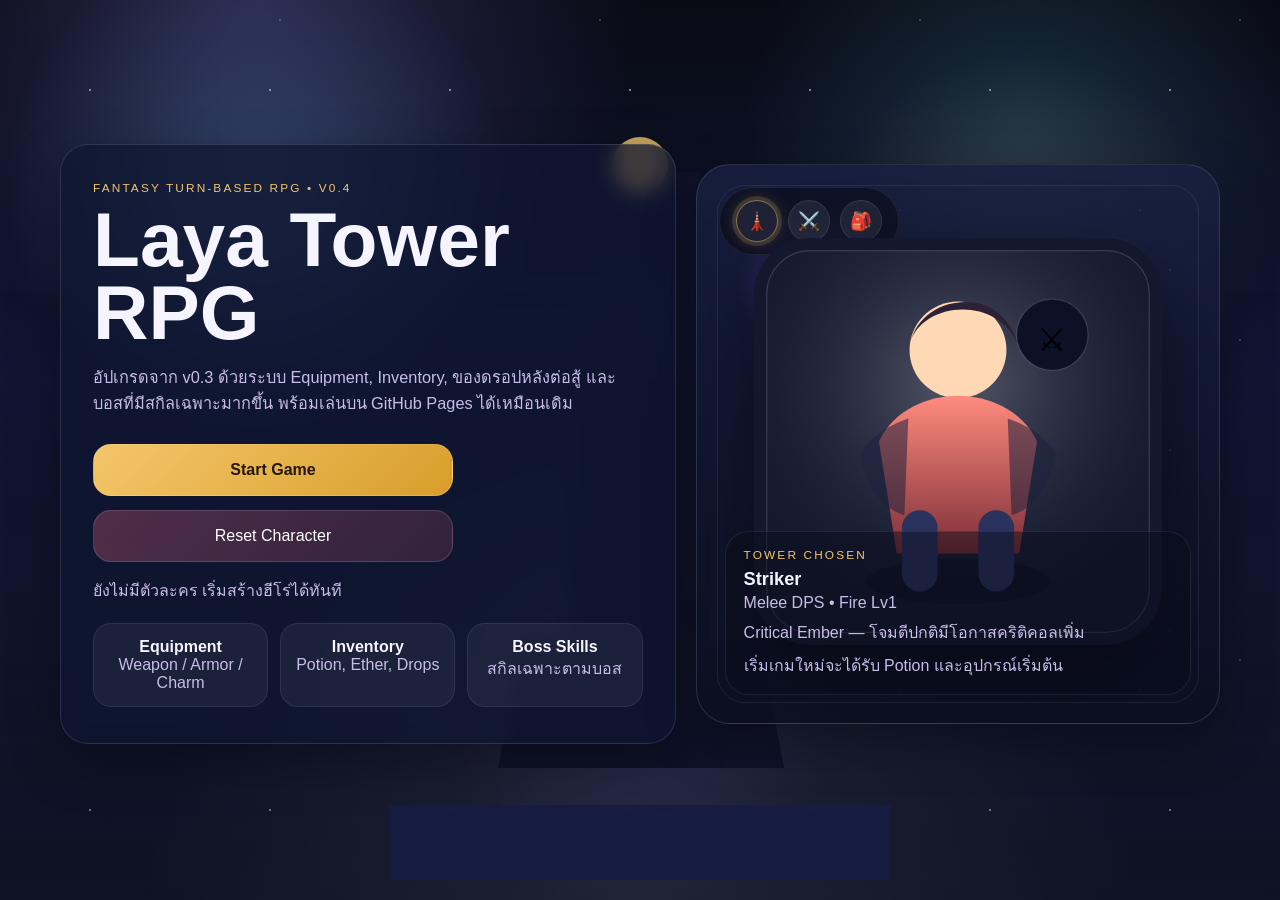
==== commit 68f87fc1: "Add files via upload" ====
--- a/battle.html
+++ b/battle.html
@@ -1 +1 @@
-<!DOCTYPE html><html lang="th"><head><meta charset="UTF-8"/><meta name="viewport" content="width=device-width, initial-scale=1.0"/><title>Battle - Laya Tower RPG</title><link rel="stylesheet" href="css/style.css"/></head><body class="page page-battle"><div class="battle-bg"></div><div class="battle-particles"></div><div class="battle-overlay"></div><main class="screen battle-layout"><section class="panel battle-topbar"><div><p class="eyebrow">Battle Scene</p><h2 id="battleFloorTitle">Floor 1</h2><p id="enemyTypeLabel" class="small-note"></p></div><div class="battle-links"><a class="btn btn-secondary small-btn" href="tower.html">Tower</a><a class="btn btn-secondary small-btn" href="menu.html">Menu</a></div></section><section class="battle-stage"><div class="timeline"><div id="timelineHero" class="token active">🙂</div><div class="token">→</div><div id="timelineEnemy" class="token">👹</div></div><div id="bossBanner" class="boss-banner hidden">Boss Battle</div><div class="stage-ground"></div><div class="character-side hero-side"><div class="unit-card"><div class="unit-header"><div><h3 id="heroBattleName">Hero</h3><small class="small-note">Preset Chibi Hero</small></div><span id="heroElementBadge" class="element-badge">Neutral Lv1</span></div><div id="heroSpriteWrap" class="stage-unit"><img id="heroSprite" alt="Hero sprite"/></div><div class="status-row" id="heroStatusRow"></div><div class="passive-box" style="margin-bottom:10px"><small class="small-note" id="heroPassiveText"></small></div><div class="bars"><label>HP</label><div class="bar"><div id="heroHpBar" class="fill hp-fill"></div></div><small id="heroHpText"></small><label>MP</label><div class="bar"><div id="heroMpBar" class="fill mp-fill"></div></div><small id="heroMpText"></small></div></div></div><div id="battleCenterText" class="battle-center-text">Your Turn</div><div class="character-side enemy-side"><div class="unit-card"><div class="unit-header"><div><h3 id="enemyName">Enemy</h3><small class="small-note">Tower Encounter</small></div><span id="enemyElementBadge" class="element-badge">Neutral Lv1</span></div><div id="enemySpriteWrap" class="stage-unit"><img id="enemySprite" alt="Enemy sprite"/></div><div class="status-row" id="enemyStatusRow"></div><div class="intent-box"><span class="small-note">Enemy Intent</span><strong id="enemyIntentText">Unknown</strong></div><div class="bars"><label>HP</label><div class="bar"><div id="enemyHpBar" class="fill hp-fill"></div></div><small id="enemyHpText"></small></div></div></div></section><section class="battle-ui"><div class="panel command-panel"><p class="eyebrow">Commands</p><div class="command-grid"><button class="btn btn-primary" id="attackBtn" type="button">Attack</button><button class="btn btn-secondary" id="skillBtn" type="button">Skill</button><button class="btn btn-secondary" id="defendBtn" type="button">Guard</button><button class="btn btn-secondary" id="itemBtn" type="button">Potion</button></div><div id="skillPanel" class="skill-panel hidden"></div><div id="battleSummary" class="victory-box hidden"></div></div><div class="panel log-panel"><p class="eyebrow">Battle Log</p><div id="battleLog" class="battle-log"></div></div></section></main><script src="js/player.js"></script><script src="js/element-table-roc.js"></script><script src="js/battle.js"></script><script src="js/game.js"></script><script>window.LayaGame.initBattlePage();</script></body></html>+<!DOCTYPE html><html lang="th"><head><meta charset="UTF-8"/><meta name="viewport" content="width=device-width, initial-scale=1.0"/><title>Battle - Laya Tower RPG</title><link rel="stylesheet" href="css/style.css"/></head><body class="page page-battle"><div class="battle-bg"></div><div class="battle-particles"></div><div class="battle-overlay"></div><main class="screen battle-layout"><section class="panel battle-topbar"><div><p class="eyebrow">Battle Scene</p><h2 id="battleFloorTitle">Floor 1</h2><p id="enemyTypeLabel" class="small-note"></p></div><div class="battle-links"><span id="battleLoadout" class="small-note"></span><a class="btn btn-secondary small-btn" href="tower.html">Tower</a><a class="btn btn-secondary small-btn" href="menu.html">Menu</a></div></section><section class="battle-stage"><div class="timeline"><div id="timelineHero" class="token active">🙂</div><div class="token">→</div><div id="timelineEnemy" class="token">👹</div></div><div id="bossBanner" class="boss-banner hidden">Boss Battle</div><div class="stage-ground"></div><div class="character-side hero-side"><div class="unit-card"><div class="unit-header"><div><h3 id="heroBattleName">Hero</h3><small class="small-note">Preset Chibi Hero</small></div><span id="heroElementBadge" class="element-badge">Neutral Lv1</span></div><div id="heroSpriteWrap" class="stage-unit"><img id="heroSprite" alt="Hero sprite"/></div><div class="status-row" id="heroStatusRow"></div><div class="passive-box" style="margin-bottom:10px"><small class="small-note" id="heroPassiveText"></small></div><div class="small-note" id="heroItemText" style="margin-bottom:10px"></div><div class="bars"><label>HP</label><div class="bar"><div id="heroHpBar" class="fill hp-fill"></div></div><small id="heroHpText"></small><label>MP</label><div class="bar"><div id="heroMpBar" class="fill mp-fill"></div></div><small id="heroMpText"></small></div></div></div><div id="battleCenterText" class="battle-center-text">Your Turn</div><div class="character-side enemy-side"><div class="unit-card"><div class="unit-header"><div><h3 id="enemyName">Enemy</h3><small class="small-note">Tower Encounter</small></div><span id="enemyElementBadge" class="element-badge">Neutral Lv1</span></div><div id="enemySpriteWrap" class="stage-unit"><img id="enemySprite" alt="Enemy sprite"/></div><div class="status-row" id="enemyStatusRow"></div><div class="intent-box"><span class="small-note">Enemy Intent</span><strong id="enemyIntentText">Unknown</strong></div><div class="small-note" id="bossSkillHint" style="margin-bottom:10px"></div><div class="bars"><label>HP</label><div class="bar"><div id="enemyHpBar" class="fill hp-fill"></div></div><small id="enemyHpText"></small></div></div></div></section><section class="battle-ui"><div class="panel command-panel"><p class="eyebrow">Commands</p><div class="command-grid"><button class="btn btn-primary" id="attackBtn" type="button">Attack</button><button class="btn btn-secondary" id="skillBtn" type="button">Skill</button><button class="btn btn-secondary" id="defendBtn" type="button">Guard</button><button class="btn btn-secondary" id="itemBtn" type="button">Potion</button></div><div id="skillPanel" class="skill-panel hidden"></div><div id="battleSummary" class="victory-box hidden"></div></div><div class="panel log-panel"><p class="eyebrow">Battle Log</p><div id="battleLog" class="battle-log"></div></div></section></main><script src="js/player.js"></script><script src="js/element-table-roc.js"></script><script src="js/battle.js"></script><script src="js/game.js"></script><script>window.LayaGame.initBattlePage();</script></body></html>
--- a/css/style.css
+++ b/css/style.css
@@ -14,3 +14,5 @@
 .battle-layout{padding-top:18px}.battle-topbar{display:flex;justify-content:space-between;align-items:center;gap:14px;margin-bottom:16px}.battle-links{display:flex;gap:10px;flex-wrap:wrap}.battle-stage{position:relative;min-height:500px;border-radius:30px;overflow:hidden;padding:22px;display:grid;grid-template-columns:1fr auto 1fr;align-items:end;margin-bottom:16px;background:linear-gradient(180deg,rgba(255,255,255,.03),rgba(255,255,255,.01));border:1px solid rgba(255,255,255,.08);box-shadow:var(--shadow)}.stage-ground{position:absolute;left:0;right:0;bottom:0;height:128px;background:linear-gradient(180deg,rgba(36,53,83,.05),rgba(11,17,35,.9));border-top:1px solid rgba(255,255,255,.06)}.character-side{position:relative;z-index:2;display:grid;gap:12px}.stage-unit{width:min(100%,340px);aspect-ratio:1/1;padding:14px;justify-self:start;background:linear-gradient(180deg,rgba(255,255,255,.06),rgba(255,255,255,.02));box-shadow:inset 0 0 0 1px rgba(255,255,255,.05)}.enemy-side .stage-unit{justify-self:end}.stage-unit img{width:100%;height:100%;object-fit:contain;filter:drop-shadow(0 20px 26px rgba(0,0,0,.42))}.enemy-side .stage-unit img{transform:scaleX(-1)}.unit-card{width:min(100%,360px);padding:16px 16px 14px;border-radius:24px;background:var(--panel2);border:1px solid rgba(255,255,255,.1);box-shadow:var(--shadow)}.unit-header{display:flex;justify-content:space-between;gap:12px;align-items:start;margin-bottom:10px}.element-badge{padding:8px 12px;border-radius:999px;background:rgba(255,255,255,.08);font-size:.78rem;color:#fff}.bars{display:grid;gap:8px}.bar{height:12px;border-radius:999px;background:rgba(255,255,255,.08);overflow:hidden}.fill{height:100%;transition:width .28s ease}.hp-fill{background:var(--hp)}.mp-fill{background:var(--mp)}.timeline{display:flex;gap:10px;justify-content:center;align-items:center;position:absolute;left:50%;transform:translateX(-50%);top:18px;padding:12px 16px;border-radius:999px;background:rgba(8,10,20,.54);border:1px solid rgba(255,255,255,.08);backdrop-filter:blur(8px)}.timeline .token{width:42px;height:42px;border-radius:50%;display:grid;place-items:center;background:rgba(255,255,255,.08);border:1px solid rgba(255,255,255,.1);font-size:1.1rem}.timeline .token.active{box-shadow:0 0 0 4px rgba(244,198,106,.15),0 0 18px rgba(244,198,106,.24);border-color:rgba(244,198,106,.5)}.battle-center-text{align-self:start;justify-self:center;padding:18px 22px;border-radius:20px;background:rgba(8,10,20,.46);backdrop-filter:blur(8px);border:1px solid rgba(255,255,255,.08);font-weight:800;letter-spacing:.08em;text-transform:uppercase;min-width:240px;text-align:center;margin-top:78px}.boss-banner{position:absolute;left:50%;top:72px;transform:translateX(-50%);padding:10px 18px;border-radius:999px;background:linear-gradient(135deg,rgba(255,122,165,.28),rgba(244,198,106,.2));border:1px solid rgba(255,255,255,.12);font-size:.84rem;font-weight:800;letter-spacing:.16em;text-transform:uppercase}.battle-ui{display:grid;grid-template-columns:1.02fr .98fr;gap:16px}.command-panel,.log-panel{min-height:275px}.command-grid{display:grid;grid-template-columns:repeat(2,1fr);gap:12px;margin-bottom:14px}.skill-panel{display:grid;gap:10px}.skill-option{padding:14px 14px;border-radius:18px;border:1px solid rgba(255,255,255,.1);background:rgba(255,255,255,.05);color:#fff;cursor:pointer;text-align:left}.skill-option:hover{border-color:rgba(100,215,255,.45)}.battle-log{display:grid;gap:9px;max-height:210px;overflow:auto;padding-right:4px}.log-line{padding:10px 12px;border-radius:14px;background:rgba(255,255,255,.05);border:1px solid rgba(255,255,255,.06);font-size:.94rem}.damage-popup{position:absolute;left:50%;top:25%;transform:translate(-50%,0);font-weight:900;font-size:2rem;text-shadow:0 8px 16px rgba(0,0,0,.45);animation:popup 1s ease forwards;pointer-events:none}.damage-popup.critical{color:#ffd16d}.damage-popup.weak{color:#ff8db6}.damage-popup.heal{color:#6df7ba}@keyframes popup{0%{opacity:0;transform:translate(-50%,12px) scale(.86)}20%{opacity:1}100%{opacity:0;transform:translate(-50%,-54px) scale(1.08)}}.attack-lunge{animation:lunge .34s ease}.enemy-side .attack-lunge{animation:lungeEnemy .34s ease}@keyframes lunge{0%{transform:translateX(0)}55%{transform:translateX(28px)}100%{transform:translateX(0)}}@keyframes lungeEnemy{0%{transform:translateX(0)}55%{transform:translateX(-28px)}100%{transform:translateX(0)}}.hit-shake{animation:shake .3s ease}@keyframes shake{0%,100%{transform:translateX(0)}25%{transform:translateX(-8px)}75%{transform:translateX(8px)}}.fx-ring{position:absolute;inset:20% 20%;border-radius:50%;border:3px solid rgba(255,255,255,.45);animation:ring .5s ease forwards;pointer-events:none}.fx-ring.heal{border-color:rgba(103,243,181,.75)}.fx-ring.magic{border-color:rgba(100,215,255,.75)}.fx-ring.fire{border-color:rgba(255,127,138,.75)}.fx-ring.poison{border-color:rgba(207,125,255,.75)}@keyframes ring{from{opacity:.8;transform:scale(.45)}to{opacity:0;transform:scale(1.25)}}.victory-box{padding:16px 18px;border-radius:20px;background:rgba(255,255,255,.05);border:1px solid rgba(255,255,255,.08);margin-top:14px}.status-row{display:flex;gap:8px;flex-wrap:wrap;margin:10px 0 6px}.status-pill{padding:7px 10px;border-radius:999px;font-size:.78rem;border:1px solid rgba(255,255,255,.08)}.status-pill.good{background:rgba(103,243,181,.14);color:#dcfff0}.status-pill.bad{background:rgba(255,122,165,.12);color:#ffe5ef}.status-pill.neutral{background:rgba(255,255,255,.06);color:#ede7ff}.intent-box{display:flex;align-items:center;justify-content:space-between;gap:12px;padding:12px 14px;border-radius:18px;background:rgba(255,255,255,.05);border:1px solid rgba(255,255,255,.08);margin-bottom:12px}.passive-box{padding:12px 14px;border-radius:18px;background:rgba(255,255,255,.05);border:1px solid rgba(255,255,255,.08)}
 @media (max-width:1080px){.title-shell,.create-layout,.menu-layout,.tower-layout,.battle-ui{grid-template-columns:1fr}.create-panel,.preview-panel,.hero-summary,.tower-sidebar,.floor-panel{min-height:auto}.hero-stage-card{min-height:420px}.floor-grid{grid-template-columns:repeat(4,1fr)}.battle-stage{grid-template-columns:1fr;gap:18px;padding-top:94px}.battle-center-text{order:-1;margin:0 auto}.timeline{top:16px}.enemy-side .stage-unit{justify-self:start}}
 @media (max-width:760px){.screen{width:min(100% - 18px,1280px)}.class-grid,.menu-actions,.command-grid{grid-template-columns:1fr}.feature-list{grid-template-columns:1fr}.floor-grid{grid-template-columns:repeat(2,1fr)}.title-panel{padding:28px 22px}.hero-summary-top{align-items:flex-start}.unit-header{flex-direction:column;align-items:flex-start}.timeline{gap:6px;padding:10px 12px}.timeline .token{width:36px;height:36px}.battle-center-text{min-width:170px;font-size:.88rem}}
+
+.inventory-layout{display:grid;grid-template-columns:.8fr 1.2fr;gap:18px;padding-top:28px}.inventory-side,.inventory-main{min-height:calc(100vh - 56px)}.equip-stack,.equip-slot-list{display:grid;gap:10px}.equip-chip,.slot-card{padding:12px 14px;border-radius:18px;background:rgba(255,255,255,.05);border:1px solid rgba(255,255,255,.08);display:flex;justify-content:space-between;gap:12px;align-items:center}.slot-card{flex-direction:column;align-items:flex-start}.slot-card.usable{cursor:pointer}.slot-card.disabled{opacity:.45}.inventory-grid{display:grid;grid-template-columns:repeat(2,1fr);gap:14px;margin-top:16px}.inventory-card{padding:16px;border-radius:22px;background:linear-gradient(180deg,rgba(255,255,255,.06),rgba(255,255,255,.03));border:1px solid rgba(255,255,255,.08)}.inventory-card-top{display:flex;justify-content:space-between;gap:12px;margin-bottom:8px}.inventory-actions{display:flex;gap:10px;flex-wrap:wrap;margin-top:12px}@media (max-width:1080px){.inventory-layout{grid-template-columns:1fr}.inventory-side,.inventory-main{min-height:auto}}@media (max-width:760px){.inventory-grid{grid-template-columns:1fr}}
